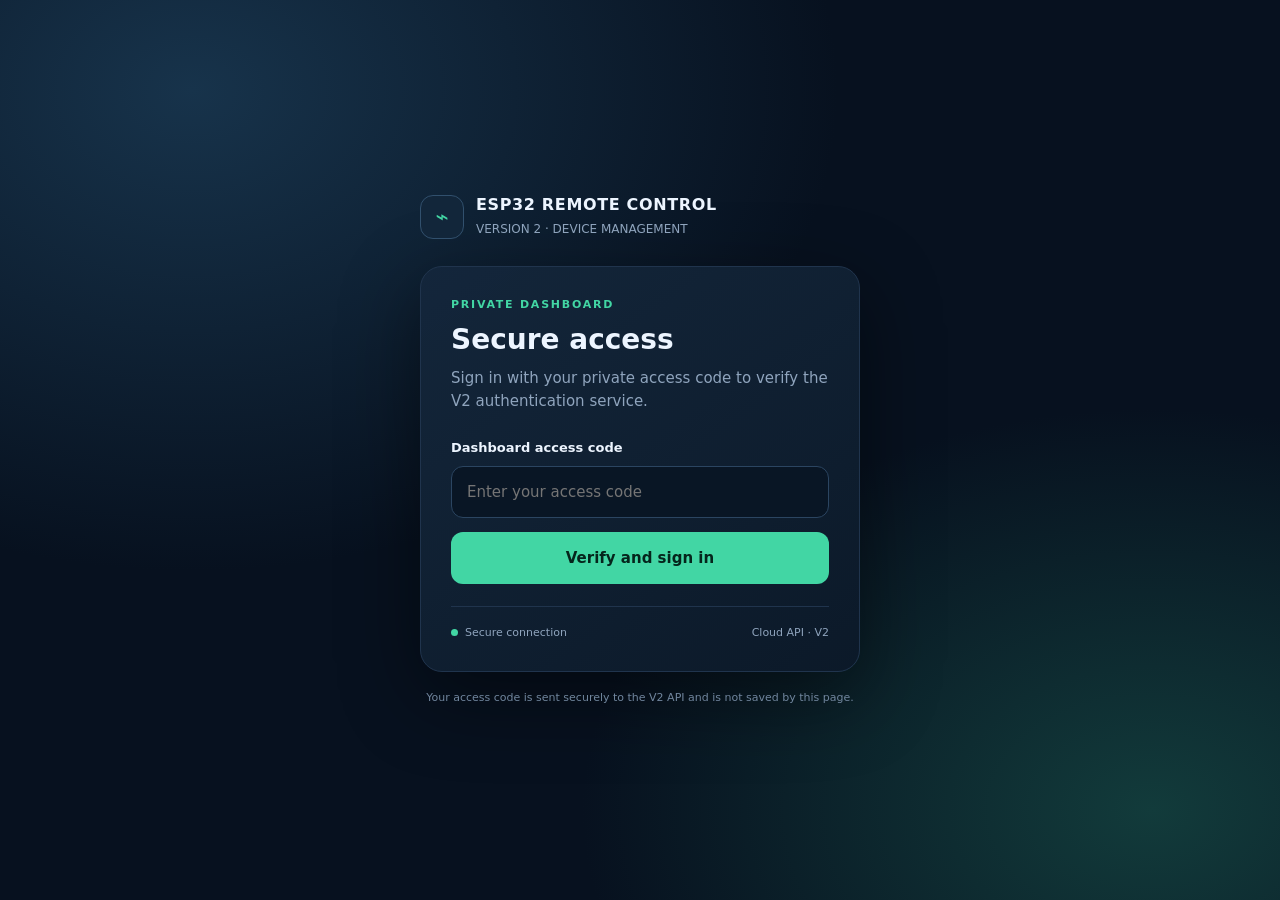
==== index.html @ 9d379978 "Add secure V2 dashboard login page" ====
<!doctype html>
<html lang="en">
<head>
  <meta charset="utf-8">
  <meta name="viewport" content="width=device-width, initial-scale=1">
  <meta name="theme-color" content="#07111f">
  <title>ESP32 V2 | Secure Access</title>
  <style>
    :root{color-scheme:dark;--bg:#07111f;--panel:#101e30;--line:#20344d;--muted:#8fa4bd;--text:#edf5ff;--accent:#42d6a4;--blue:#69a9ff}
    *{box-sizing:border-box}
    body{margin:0;min-height:100vh;display:grid;place-items:center;padding:24px;background:radial-gradient(ellipse at 15% 10%,#17334b 0,transparent 42%),radial-gradient(ellipse at 90% 90%,#123b3b 0,transparent 35%),var(--bg);font:15px/1.5 system-ui,-apple-system,Segoe UI,sans-serif;color:var(--text)}
    .shell{width:min(100%,440px)}
    .brand{display:flex;align-items:center;gap:12px;margin:0 0 26px}
    .mark{width:44px;height:44px;border:1px solid #31506d;border-radius:13px;display:grid;place-items:center;background:#12263a;color:var(--accent);font-size:22px}
    .brand strong{display:block;font-size:16px;letter-spacing:.04em}.brand span{color:var(--muted);font-size:12px}
    .card{padding:30px;border:1px solid var(--line);border-radius:22px;background:linear-gradient(145deg,rgba(20,38,59,.97),rgba(12,25,41,.97));box-shadow:0 24px 80px #0007}
    .eyebrow{color:var(--accent);font-size:11px;font-weight:750;letter-spacing:.16em;text-transform:uppercase}
    h1{font-size:28px;line-height:1.2;margin:10px 0}
    .intro{margin:0 0 26px;color:var(--muted)}
    label{display:block;margin:0 0 8px;font-size:13px;font-weight:650}
    input{width:100%;height:52px;padding:0 15px;border:1px solid #2b4561;border-radius:12px;background:#091625;color:var(--text);font:inherit;outline:none}
    input:focus{border-color:var(--blue);box-shadow:0 0 0 3px #69a9ff22}
    button{width:100%;height:52px;margin-top:14px;border:0;border-radius:12px;background:var(--accent);color:#05251c;font:700 15px system-ui;cursor:pointer}
    button:disabled{opacity:.6;cursor:wait}
    .result{display:none;margin-top:18px;padding:13px 14px;border:1px solid var(--line);border-radius:12px;font-size:13px;overflow-wrap:anywhere}
    .result.show{display:block}.result.ok{border-color:#26775e;background:#0b2c27;color:#aaf4d8}.result.bad{border-color:#82434b;background:#321a22;color:#ffc0c5}
    .meta{display:flex;justify-content:space-between;gap:12px;margin-top:22px;padding-top:18px;border-top:1px solid var(--line);color:var(--muted);font-size:11px}
    .dot{display:inline-block;width:7px;height:7px;border-radius:50%;background:var(--accent);margin-right:7px}
    .foot{text-align:center;margin:18px 0 0;color:#71869e;font-size:11px}
    @media(max-width:480px){.card{padding:24px}.brand{margin-bottom:20px}h1{font-size:25px}}
  </style>
</head>
<body>
  <main class="shell">
    <div class="brand">
      <div class="mark" aria-hidden="true">⌁</div>
      <div><strong>ESP32 REMOTE CONTROL</strong><span>VERSION 2 · DEVICE MANAGEMENT</span></div>
    </div>
    <section class="card">
      <div class="eyebrow">Private dashboard</div>
      <h1>Secure access</h1>
      <p class="intro">Sign in with your private access code to verify the V2 authentication service.</p>
      <form id="loginForm">
        <label for="accessCode">Dashboard access code</label>
        <input id="accessCode" type="password" autocomplete="current-password" placeholder="Enter your access code" required minlength="12">
        <button id="submitBtn" type="submit">Verify and sign in</button>
      </form>
      <div id="result" class="result" role="status" aria-live="polite"></div>
      <div class="meta"><span><i class="dot"></i>Secure connection</span><span>Cloud API · V2</span></div>
    </section>
    <p class="foot">Your access code is sent securely to the V2 API and is not saved by this page.</p>
  </main>
  <script>
    const form = document.getElementById("loginForm");
    const codeInput = document.getElementById("accessCode");
    const button = document.getElementById("submitBtn");
    const result = document.getElementById("result");

    form.addEventListener("submit", async (event) => {
      event.preventDefault();
      const accessCode = codeInput.value;
      button.disabled = true;
      button.textContent = "Verifying…";
      result.className = "result show";
      result.textContent = "Connecting securely to the V2 authentication service…";

      try {
        const response = await fetch("https://esp32-remote-control-v2-api.masoudsubi.workers.dev/api/login", {
          method: "POST",
          headers: { "Content-Type": "application/json" },
          body: JSON.stringify({ accessCode })
        });
        const data = await response.json();

        if (response.ok && data.token) {
          result.className = "result show ok";
          result.textContent = "✓ Login successful. Your access code is accepted and the V2 session service is working. Session duration: " + data.expiresIn + " seconds. The session token was not saved or displayed.";
        } else {
          result.className = "result show bad";
          result.textContent = "Login not accepted (" + response.status + "): " + (data.error || "Please check the access code and try again.");
        }
      } catch (error) {
        result.className = "result show bad";
        result.textContent = "Could not reach the API. Check your internet connection, GitHub Pages URL, and API CORS configuration.";
      } finally {
        codeInput.value = "";
        button.disabled = false;
        button.textContent = "Verify and sign in";
      }
    });
  </script>
</body>
</html>
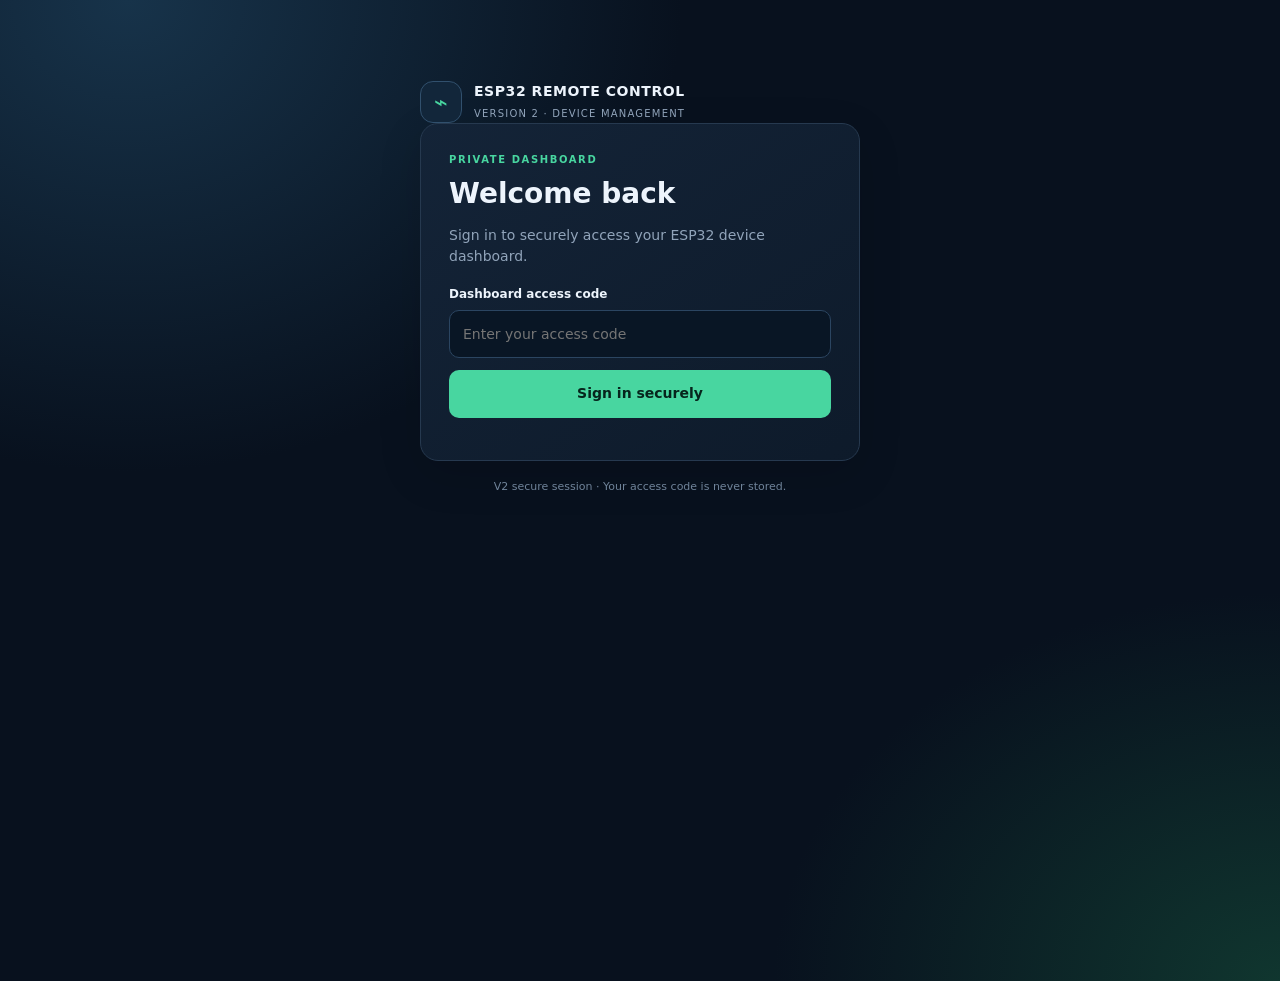
==== commit a48947be: "Build authenticated ESP32 V2 device dashboard" ====
--- a/index.html
+++ b/index.html
@@ -3,91 +3,227 @@
 <head>
   <meta charset="utf-8">
   <meta name="viewport" content="width=device-width, initial-scale=1">
-  <meta name="theme-color" content="#07111f">
-  <title>ESP32 V2 | Secure Access</title>
+  <meta name="theme-color" content="#08111e">
+  <meta name="description" content="Secure ESP32 Remote Control V2 device dashboard">
+  <title>ESP32 Remote Control V2</title>
   <style>
-    :root{color-scheme:dark;--bg:#07111f;--panel:#101e30;--line:#20344d;--muted:#8fa4bd;--text:#edf5ff;--accent:#42d6a4;--blue:#69a9ff}
-    *{box-sizing:border-box}
-    body{margin:0;min-height:100vh;display:grid;place-items:center;padding:24px;background:radial-gradient(ellipse at 15% 10%,#17334b 0,transparent 42%),radial-gradient(ellipse at 90% 90%,#123b3b 0,transparent 35%),var(--bg);font:15px/1.5 system-ui,-apple-system,Segoe UI,sans-serif;color:var(--text)}
-    .shell{width:min(100%,440px)}
-    .brand{display:flex;align-items:center;gap:12px;margin:0 0 26px}
-    .mark{width:44px;height:44px;border:1px solid #31506d;border-radius:13px;display:grid;place-items:center;background:#12263a;color:var(--accent);font-size:22px}
-    .brand strong{display:block;font-size:16px;letter-spacing:.04em}.brand span{color:var(--muted);font-size:12px}
-    .card{padding:30px;border:1px solid var(--line);border-radius:22px;background:linear-gradient(145deg,rgba(20,38,59,.97),rgba(12,25,41,.97));box-shadow:0 24px 80px #0007}
-    .eyebrow{color:var(--accent);font-size:11px;font-weight:750;letter-spacing:.16em;text-transform:uppercase}
-    h1{font-size:28px;line-height:1.2;margin:10px 0}
-    .intro{margin:0 0 26px;color:var(--muted)}
-    label{display:block;margin:0 0 8px;font-size:13px;font-weight:650}
-    input{width:100%;height:52px;padding:0 15px;border:1px solid #2b4561;border-radius:12px;background:#091625;color:var(--text);font:inherit;outline:none}
-    input:focus{border-color:var(--blue);box-shadow:0 0 0 3px #69a9ff22}
-    button{width:100%;height:52px;margin-top:14px;border:0;border-radius:12px;background:var(--accent);color:#05251c;font:700 15px system-ui;cursor:pointer}
-    button:disabled{opacity:.6;cursor:wait}
-    .result{display:none;margin-top:18px;padding:13px 14px;border:1px solid var(--line);border-radius:12px;font-size:13px;overflow-wrap:anywhere}
-    .result.show{display:block}.result.ok{border-color:#26775e;background:#0b2c27;color:#aaf4d8}.result.bad{border-color:#82434b;background:#321a22;color:#ffc0c5}
-    .meta{display:flex;justify-content:space-between;gap:12px;margin-top:22px;padding-top:18px;border-top:1px solid var(--line);color:var(--muted);font-size:11px}
-    .dot{display:inline-block;width:7px;height:7px;border-radius:50%;background:var(--accent);margin-right:7px}
-    .foot{text-align:center;margin:18px 0 0;color:#71869e;font-size:11px}
-    @media(max-width:480px){.card{padding:24px}.brand{margin-bottom:20px}h1{font-size:25px}}
+    :root{color-scheme:dark;--bg:#08111e;--panel:#101d2d;--panel2:#142438;--line:#26394f;--text:#edf4fc;--muted:#91a4ba;--green:#48d6a0;--blue:#70adff;--red:#ff707b;--amber:#f3c66d}
+    *{box-sizing:border-box}body{margin:0;background:radial-gradient(ellipse at 10% 0%,#17334a 0,transparent 34%),radial-gradient(ellipse at 100% 100%,#10362f 0,transparent 28%),var(--bg);color:var(--text);font:14px/1.5 system-ui,-apple-system,Segoe UI,sans-serif;min-height:100vh}
+    button,input{font:inherit}button{cursor:pointer}.hidden{display:none!important}.wrap{width:min(1160px,calc(100% - 32px));margin:auto}
+    header{height:76px;border-bottom:1px solid #ffffff12;background:#08111ecc;backdrop-filter:blur(14px);display:flex;align-items:center;position:sticky;top:0;z-index:5}
+    .top{display:flex;align-items:center;justify-content:space-between;gap:16px}.brand{display:flex;align-items:center;gap:12px}.mark{width:42px;height:42px;border-radius:13px;border:1px solid #31506d;background:#12263a;display:grid;place-items:center;color:var(--green);font-size:23px}.brand b{display:block;letter-spacing:.04em;font-size:14px}.brand small{color:var(--muted);font-size:10px;letter-spacing:.12em}
+    .topright{display:flex;align-items:center;gap:12px}.pill{display:inline-flex;align-items:center;gap:7px;padding:7px 11px;border:1px solid var(--line);border-radius:999px;color:var(--muted);font-size:12px}.lamp{width:7px;height:7px;border-radius:50%;background:#8292a5}.lamp.online{background:var(--green);box-shadow:0 0 12px #48d6a077}.lamp.offline{background:var(--red)}
+    .btn{border:1px solid var(--line);border-radius:10px;background:#17283c;color:var(--text);padding:9px 13px;font-weight:650}.btn:hover{border-color:#55718f}.btn.primary{background:var(--green);color:#06251c;border:0}.btn:disabled{opacity:.45;cursor:not-allowed}
+    main{padding:30px 0 50px}.heading{display:flex;justify-content:space-between;align-items:flex-end;gap:16px;margin-bottom:22px}.eyebrow{color:var(--green);font-size:10px;font-weight:800;letter-spacing:.16em;text-transform:uppercase}h1{font-size:clamp(25px,4vw,34px);margin:5px 0 3px;line-height:1.2}.sub{color:var(--muted);margin:0}.grid{display:grid;grid-template-columns:1.35fr .85fr;gap:16px}.stack{display:grid;gap:16px}.card{background:linear-gradient(145deg,#142438f5,#0e1b2bf5);border:1px solid var(--line);border-radius:18px;padding:20px;box-shadow:0 14px 44px #0002}.cardhead{display:flex;justify-content:space-between;align-items:center;gap:10px;margin-bottom:16px}.card h2{font-size:15px;margin:0}.muted{color:var(--muted)}.tiny{font-size:11px;color:var(--muted)}
+    .leds{display:grid;grid-template-columns:repeat(3,1fr);gap:12px}.led{border:1px solid var(--line);border-radius:15px;padding:16px;background:#0b1726;min-width:0}.ledtop{display:flex;align-items:center;gap:9px;font-weight:750}.ledbulb{width:13px;height:13px;border-radius:50%;background:#4b5868;box-shadow:inset 0 0 0 2px #ffffff12}.ledbulb.red.on{background:#ff5967;box-shadow:0 0 16px #ff596788}.ledbulb.green.on{background:#48d6a0;box-shadow:0 0 16px #48d6a088}.ledbulb.blue.on{background:#70adff;box-shadow:0 0 16px #70adff88}.ledstate{font-size:12px;color:var(--muted);margin:12px 0}.toggle{width:100%;border:1px solid var(--line);border-radius:9px;background:#17283c;color:var(--text);padding:9px;font-weight:700}.toggle.on{border-color:#34775f;background:#103328;color:#aaf2d5}
+    .statgrid{display:grid;grid-template-columns:repeat(2,1fr);gap:10px}.stat{background:#0b1726;border:1px solid #20334a;border-radius:12px;padding:13px}.stat label{display:block;color:var(--muted);font-size:11px}.stat strong{display:block;font-size:18px;margin-top:4px;overflow-wrap:anywhere}.stat strong.smallval{font-size:13px}
+    .weather{display:flex;align-items:center;justify-content:space-between;gap:14px}.temp{font-size:38px;font-weight:750;letter-spacing:-.05em}.weathericon{font-size:34px}.weatherdesc{color:var(--muted);font-size:12px}.weathergrid{display:flex;gap:18px;margin-top:14px;color:var(--muted);font-size:12px;flex-wrap:wrap}
+    .mapbox{height:170px;border-radius:12px;overflow:hidden;border:1px solid var(--line);background:#10283a;position:relative}.mapbox iframe{width:100%;height:100%;border:0;filter:saturate(.8)}.maplink{display:inline-block;margin-top:10px;color:#91c2ff;text-decoration:none;font-size:12px}
+    .activity{display:grid;gap:9px}.activityrow{display:flex;justify-content:space-between;gap:12px;padding:10px 0;border-bottom:1px solid #ffffff0d;font-size:12px}.activityrow:last-child{border:0}.activityrow span:first-child{color:var(--muted)}
+    .notice{padding:11px 13px;border:1px solid var(--line);border-radius:11px;color:var(--muted);font-size:12px;margin-top:14px}.notice.good{border-color:#28664f;color:#a9e9d0;background:#0b2923}.notice.bad{border-color:#77404a;color:#ffc0c5;background:#2c1820}
+    .login{width:min(440px,calc(100% - 32px));margin:9vh auto}.login .card{padding:28px}.login h1{font-size:28px;margin:10px 0}.login p{color:var(--muted)}label.field{display:block;font-size:12px;font-weight:700;margin:18px 0 7px}input{width:100%;height:48px;padding:0 13px;border:1px solid #2b4561;border-radius:10px;background:#091625;color:var(--text);outline:none}input:focus{border-color:var(--blue);box-shadow:0 0 0 3px #70adff22}.login .btn{width:100%;margin-top:12px;height:48px}.loginmsg{font-size:12px;margin-top:14px;overflow-wrap:anywhere}.foot{text-align:center;color:#70849a;font-size:11px;margin:18px 0}
+    @media(max-width:800px){.grid{grid-template-columns:1fr}.heading{align-items:flex-start;flex-direction:column}.mapbox{height:190px}}
+    @media(max-width:520px){.wrap{width:min(100% - 22px,1160px)}header{height:68px}.brand small{font-size:9px}.pill{font-size:10px;padding:6px 8px}.topright{gap:7px}.leds{gap:8px}.led{padding:11px}.ledtop{font-size:12px}.toggle{font-size:11px;padding:8px 4px}.card{padding:15px}.statgrid{gap:8px}.stat{padding:10px}.stat strong{font-size:16px}}
   </style>
 </head>
 <body>
-  <main class="shell">
-    <div class="brand">
-      <div class="mark" aria-hidden="true">⌁</div>
-      <div><strong>ESP32 REMOTE CONTROL</strong><span>VERSION 2 · DEVICE MANAGEMENT</span></div>
-    </div>
-    <section class="card">
-      <div class="eyebrow">Private dashboard</div>
-      <h1>Secure access</h1>
-      <p class="intro">Sign in with your private access code to verify the V2 authentication service.</p>
-      <form id="loginForm">
-        <label for="accessCode">Dashboard access code</label>
-        <input id="accessCode" type="password" autocomplete="current-password" placeholder="Enter your access code" required minlength="12">
-        <button id="submitBtn" type="submit">Verify and sign in</button>
-      </form>
-      <div id="result" class="result" role="status" aria-live="polite"></div>
-      <div class="meta"><span><i class="dot"></i>Secure connection</span><span>Cloud API · V2</span></div>
-    </section>
-    <p class="foot">Your access code is sent securely to the V2 API and is not saved by this page.</p>
-  </main>
+  <section id="loginView" class="login">
+    <div class="brand"><div class="mark">⌁</div><div><b>ESP32 REMOTE CONTROL</b><small>VERSION 2 · DEVICE MANAGEMENT</small></div></div>
+    <div class="card">
+      <div class="eyebrow">Private dashboard</div><h1>Welcome back</h1>
+      <p>Sign in to securely access your ESP32 device dashboard.</p>
+      <form id="loginForm"><label class="field" for="accessCode">Dashboard access code</label><input id="accessCode" type="password" minlength="12" autocomplete="current-password" placeholder="Enter your access code" required><button class="btn primary" id="loginBtn" type="submit">Sign in securely</button></form>
+      <div id="loginMsg" class="loginmsg" role="status" aria-live="polite"></div>
+    </div><div class="foot">V2 secure session · Your access code is never stored.</div>
+  </section>
+
+  <div id="dashboardView" class="hidden">
+    <header><div class="wrap top">
+      <div class="brand"><div class="mark">⌁</div><div><b>ESP32 REMOTE CONTROL</b><small>VERSION 2 · DEVICE MANAGEMENT</small></div></div>
+      <div class="topright"><span class="pill"><i id="statusLamp" class="lamp"></i><span id="connectionText">Checking device</span></span><button class="btn" id="logoutBtn">Log out</button></div>
+    </div></header>
+    <main class="wrap">
+      <div class="heading"><div><div class="eyebrow">Control center</div><h1>Device dashboard</h1><p class="sub">Monitor and control your ESP32 remotely.</p></div><span class="pill">Device ID · <b id="deviceId">esp32-v2</b></span></div>
+      <div class="grid">
+        <div class="stack">
+          <section class="card">
+            <div class="cardhead"><h2>LED controls</h2><span class="tiny">Commands sent securely via cloud</span></div>
+            <div class="leds">
+              <div class="led"><div class="ledtop"><i class="ledbulb red" id="bulb-red"></i>Red</div><div class="ledstate" id="state-red">Waiting for device</div><button class="toggle" data-led="red" disabled>Turn on</button></div>
+              <div class="led"><div class="ledtop"><i class="ledbulb green" id="bulb-green"></i>Green</div><div class="ledstate" id="state-green">Waiting for device</div><button class="toggle" data-led="green" disabled>Turn on</button></div>
+              <div class="led"><div class="ledtop"><i class="ledbulb blue" id="bulb-blue"></i>Blue</div><div class="ledstate" id="state-blue">Waiting for device</div><button class="toggle" data-led="blue" disabled>Turn on</button></div>
+            </div>
+            <div id="commandMsg" class="notice">Device feedback will appear here. Controls activate when device state is available.</div>
+          </section>
+          <section class="card">
+            <div class="cardhead"><h2>Device telemetry</h2><span class="tiny" id="refreshLabel">Auto refresh · 5 seconds</span></div>
+            <div class="statgrid">
+              <div class="stat"><label>Connection</label><strong id="statConnection">Unknown</strong></div>
+              <div class="stat"><label>Last heartbeat</label><strong id="statHeartbeat" class="smallval">Not received</strong></div>
+              <div class="stat"><label>Last state update</label><strong id="statState" class="smallval">Not received</strong></div>
+              <div class="stat"><label>Heartbeat age</label><strong id="statAge">—</strong></div>
+            </div>
+          </section>
+          <section class="card">
+            <div class="cardhead"><h2>Recent activity</h2><span class="tiny">Latest command & acknowledgement</span></div>
+            <div class="activity">
+              <div class="activityrow"><span>Last command</span><b id="lastCommand">No commands yet</b></div>
+              <div class="activityrow"><span>Command status</span><b id="commandStatus">—</b></div>
+              <div class="activityrow"><span>Last acknowledgement</span><b id="lastAck">Not received</b></div>
+              <div class="activityrow"><span>Last device contact</span><b id="lastSeen">Not received</b></div>
+            </div>
+          </section>
+        </div>
+        <aside class="stack">
+          <section class="card">
+            <div class="cardhead"><h2>Dar es Salaam weather</h2><span class="tiny">Live conditions</span></div>
+            <div class="weather"><div><div class="temp" id="temperature">—°</div><div class="weatherdesc" id="weatherDesc">Loading weather…</div></div><div class="weathericon" id="weatherIcon">⛅</div></div>
+            <div class="weathergrid"><span id="humidity">Humidity —</span><span id="wind">Wind —</span></div>
+            <div class="tiny" style="margin-top:12px">Dar es Salaam, Tanzania · Open-Meteo</div>
+          </section>
+          <section class="card">
+            <div class="cardhead"><h2>Device location</h2><span class="tiny">Configured site</span></div>
+            <div class="mapbox"><iframe title="Dar es Salaam map" loading="lazy" src="https://www.openstreetmap.org/export/embed.html?bbox=39.18%2C-6.82%2C39.24%2C-6.76&layer=mapnik&marker=-6.7924%2C39.2083"></iframe></div>
+            <a class="maplink" href="https://www.openstreetmap.org/?mlat=-6.7924&mlon=39.2083#map=14/-6.7924/39.2083" target="_blank" rel="noopener">Open larger map ↗</a>
+          </section>
+          <section class="card">
+            <div class="cardhead"><h2>System information</h2></div>
+            <div class="activity">
+              <div class="activityrow"><span>Platform</span><b>ESP32 · V2</b></div>
+              <div class="activityrow"><span>Cloud API</span><b>Connected</b></div>
+              <div class="activityrow"><span>Command transport</span><b>MQTT / EMQX</b></div>
+              <div class="activityrow"><span>Session</span><b id="sessionRemaining">Active</b></div>
+            </div>
+          </section>
+        </aside>
+      </div>
+      <div class="foot">ESP32 Remote Control V2 · Secure session · Device commands require firmware connectivity</div>
+    </main>
+  </div>
+
   <script>
-    const form = document.getElementById("loginForm");
-    const codeInput = document.getElementById("accessCode");
-    const button = document.getElementById("submitBtn");
-    const result = document.getElementById("result");
-
-    form.addEventListener("submit", async (event) => {
+    // Keep the bearer token in memory only: reloading the page requires signing in again.
+    const API = "https://esp32-remote-control-v2-api.masoudsubi.workers.dev";
+    let sessionToken = null;
+    let sessionEndsAt = 0;
+    let pollHandle = null;
+    let weatherLoaded = false;
+    const $ = (id) => document.getElementById(id);
+    const authHeaders = () => ({ "Authorization": "Bearer " + sessionToken, "Content-Type": "application/json" });
+
+    $("loginForm").addEventListener("submit", async (event) => {
       event.preventDefault();
-      const accessCode = codeInput.value;
+      const btn = $("loginBtn");
+      btn.disabled = true; btn.textContent = "Signing in…"; $("loginMsg").textContent = "Verifying access with the V2 API…";
+      try {
+        const response = await fetch(API + "/api/login", { method:"POST", headers:{"Content-Type":"application/json"}, body:JSON.stringify({accessCode:$("accessCode").value}) });
+        const data = await response.json();
+        if (!response.ok || !data.token) throw new Error(data.error || "Login failed (" + response.status + ")");
+        sessionToken = data.token; sessionEndsAt = Date.now() + (data.expiresIn || 28800) * 1000;
+        $("accessCode").value = ""; $("loginView").classList.add("hidden"); $("dashboardView").classList.remove("hidden");
+        startDashboard();
+      } catch (error) { $("loginMsg").textContent = error.message || "Could not connect to the API."; }
+      finally { btn.disabled = false; btn.textContent = "Sign in securely"; }
+    });
+
+    function logout(message) {
+      sessionToken = null; sessionEndsAt = 0;
+      if (pollHandle) clearInterval(pollHandle);
+      $("dashboardView").classList.add("hidden"); $("loginView").classList.remove("hidden");
+      $("loginMsg").textContent = message || "You have been signed out.";
+    }
+    $("logoutBtn").addEventListener("click", () => logout("You have been signed out."));
+
+    function startDashboard() {
+      refreshStatus(); loadWeather();
+      if (pollHandle) clearInterval(pollHandle);
+      pollHandle = setInterval(() => {
+        if (Date.now() >= sessionEndsAt) { logout("Your 8-hour session expired. Please sign in again."); return; }
+        refreshStatus();
+      }, 5000);
+    }
+
+    async function refreshStatus() {
+      try {
+        const response = await fetch(API + "/api/status", { headers:authHeaders(), cache:"no-store" });
+        if (response.status === 401) { logout("Your session is invalid or expired. Please sign in again."); return; }
+        if (!response.ok) throw new Error("Status request failed (" + response.status + ")");
+        const d = await response.json();
+        $("deviceId").textContent = d.deviceId || "esp32-v2";
+        const online = Boolean(d.online);
+        $("connectionText").textContent = online ? "Device online" : "Device offline";
+        $("statusLamp").className = "lamp " + (online ? "online" : "offline");
+        $("statConnection").textContent = online ? "Online" : "Offline";
+        $("statConnection").style.color = online ? "var(--green)" : "var(--red)";
+        $("statHeartbeat").textContent = formatTime(d.lastHeartbeatAt);
+        $("statState").textContent = formatTime(d.lastStateAt);
+        $("statAge").textContent = d.heartbeatAgeSeconds == null ? "—" : d.heartbeatAgeSeconds + " sec";
+        $("lastSeen").textContent = formatTime(d.lastSeenAt);
+        const state = d.leds || {};
+        ["red","green","blue"].forEach((led) => {
+          const known = typeof state[led] === "boolean", on = state[led] === true;
+          $("bulb-" + led).classList.toggle("on", on);
+          $("state-" + led).textContent = !known ? "State not reported" : on ? "Currently ON" : "Currently OFF";
+          const button = document.querySelector('[data-led="' + led + '"]');
+          button.disabled = !known;
+          button.textContent = on ? "Turn off" : "Turn on";
+          button.classList.toggle("on", on);
+        });
+        const cmd = d.lastCommand;
+        $("lastCommand").textContent = cmd ? cmd.led.toUpperCase() + " → " + (cmd.state ? "ON" : "OFF") : "No commands yet";
+        $("commandStatus").textContent = cmd ? (cmd.status || "Pending").replaceAll("_"," ") : "—";
+        $("lastAck").textContent = d.lastAck ? d.lastAck.led.toUpperCase() + " " + (d.lastAck.status || "") : "Not received";
+      } catch (error) {
+        $("connectionText").textContent = "API unavailable"; $("statusLamp").className = "lamp offline";
+        $("commandMsg").className = "notice bad"; $("commandMsg").textContent = error.message + ". Retrying automatically.";
+      }
+      $("sessionRemaining").textContent = Math.max(0, Math.ceil((sessionEndsAt-Date.now())/60000)) + " min";
+    }
+
+    document.querySelectorAll("[data-led]").forEach((button) => button.addEventListener("click", async () => {
+      const led = button.dataset.led;
+      const isOn = button.textContent.toLowerCase().includes("turn off");
       button.disabled = true;
-      button.textContent = "Verifying…";
-      result.className = "result show";
-      result.textContent = "Connecting securely to the V2 authentication service…";
-
-      try {
-        const response = await fetch("https://esp32-remote-control-v2-api.masoudsubi.workers.dev/api/login", {
-          method: "POST",
-          headers: { "Content-Type": "application/json" },
-          body: JSON.stringify({ accessCode })
-        });
+      $("commandMsg").className = "notice"; $("commandMsg").textContent = "Sending " + led + " LED command…";
+      try {
+        const response = await fetch(API + "/api/command", { method:"POST", headers:authHeaders(), body:JSON.stringify({led, state:!isOn}) });
         const data = await response.json();
-
-        if (response.ok && data.token) {
-          result.className = "result show ok";
-          result.textContent = "✓ Login successful. Your access code is accepted and the V2 session service is working. Session duration: " + data.expiresIn + " seconds. The session token was not saved or displayed.";
-        } else {
-          result.className = "result show bad";
-          result.textContent = "Login not accepted (" + response.status + "): " + (data.error || "Please check the access code and try again.");
-        }
+        if (response.status === 401) { logout("Session expired. Please sign in again."); return; }
+        if (!response.ok) throw new Error(data.error || "Command rejected (" + response.status + ")");
+        $("commandMsg").className = "notice good";
+        $("commandMsg").textContent = "Command accepted by the MQTT broker. Waiting for ESP32 acknowledgement and updated state. Command ID: " + data.commandId;
+        setTimeout(refreshStatus, 1200);
       } catch (error) {
-        result.className = "result show bad";
-        result.textContent = "Could not reach the API. Check your internet connection, GitHub Pages URL, and API CORS configuration.";
-      } finally {
-        codeInput.value = "";
-        button.disabled = false;
-        button.textContent = "Verify and sign in";
-      }
-    });
+        $("commandMsg").className = "notice bad"; $("commandMsg").textContent = error.message;
+      } finally { button.disabled = false; }
+    }));
+
+    function formatTime(value) {
+      if (!value) return "Not received";
+      const date = new Date(value);
+      return Number.isNaN(date.getTime()) ? "—" : date.toLocaleString([], {month:"short",day:"numeric",hour:"2-digit",minute:"2-digit",second:"2-digit"});
+    }
+
+    async function loadWeather() {
+      try {
+        const url = "https://api.open-meteo.com/v1/forecast?latitude=-6.7924&longitude=39.2083&current=temperature_2m,relative_humidity_2m,apparent_temperature,is_day,precipitation,weather_code,wind_speed_10m&timezone=Africa%2FDar_es_Salaam";
+        const response = await fetch(url);
+        if (!response.ok) throw new Error("Weather service unavailable");
+        const data = await response.json(), c = data.current;
+        $("temperature").textContent = Math.round(c.temperature_2m) + "°";
+        $("weatherDesc").textContent = weatherText(c.weather_code) + (c.is_day ? " · Daytime" : " · Night");
+        $("weatherIcon").textContent = weatherIcon(c.weather_code,c.is_day);
+        $("humidity").textContent = "Humidity " + c.relative_humidity_2m + "%";
+        $("wind").textContent = "Wind " + c.wind_speed_10m + " km/h";
+        weatherLoaded = true;
+      } catch { $("weatherDesc").textContent = "Weather data temporarily unavailable"; }
+    }
+    function weatherText(code) {
+      if(code===0)return "Clear sky";if([1,2,3].includes(code))return "Partly cloudy";if([45,48].includes(code))return "Fog";
+      if([51,53,55,56,57].includes(code))return "Drizzle";if([61,63,65,66,67,80,81,82].includes(code))return "Rain";
+      if([71,73,75,77,85,86].includes(code))return "Snow";if([95,96,99].includes(code))return "Thunderstorm";return "Current conditions";
+    }
+    function weatherIcon(code,day) { if([95,96,99].includes(code))return "⛈️";if([51,53,55,56,57,61,63,65,66,67,80,81,82].includes(code))return "🌧️";if([45,48].includes(code))return "🌫️";if(code===0)return day?"☀️":"🌙";return "⛅"; }
   </script>
 </body>
 </html>
